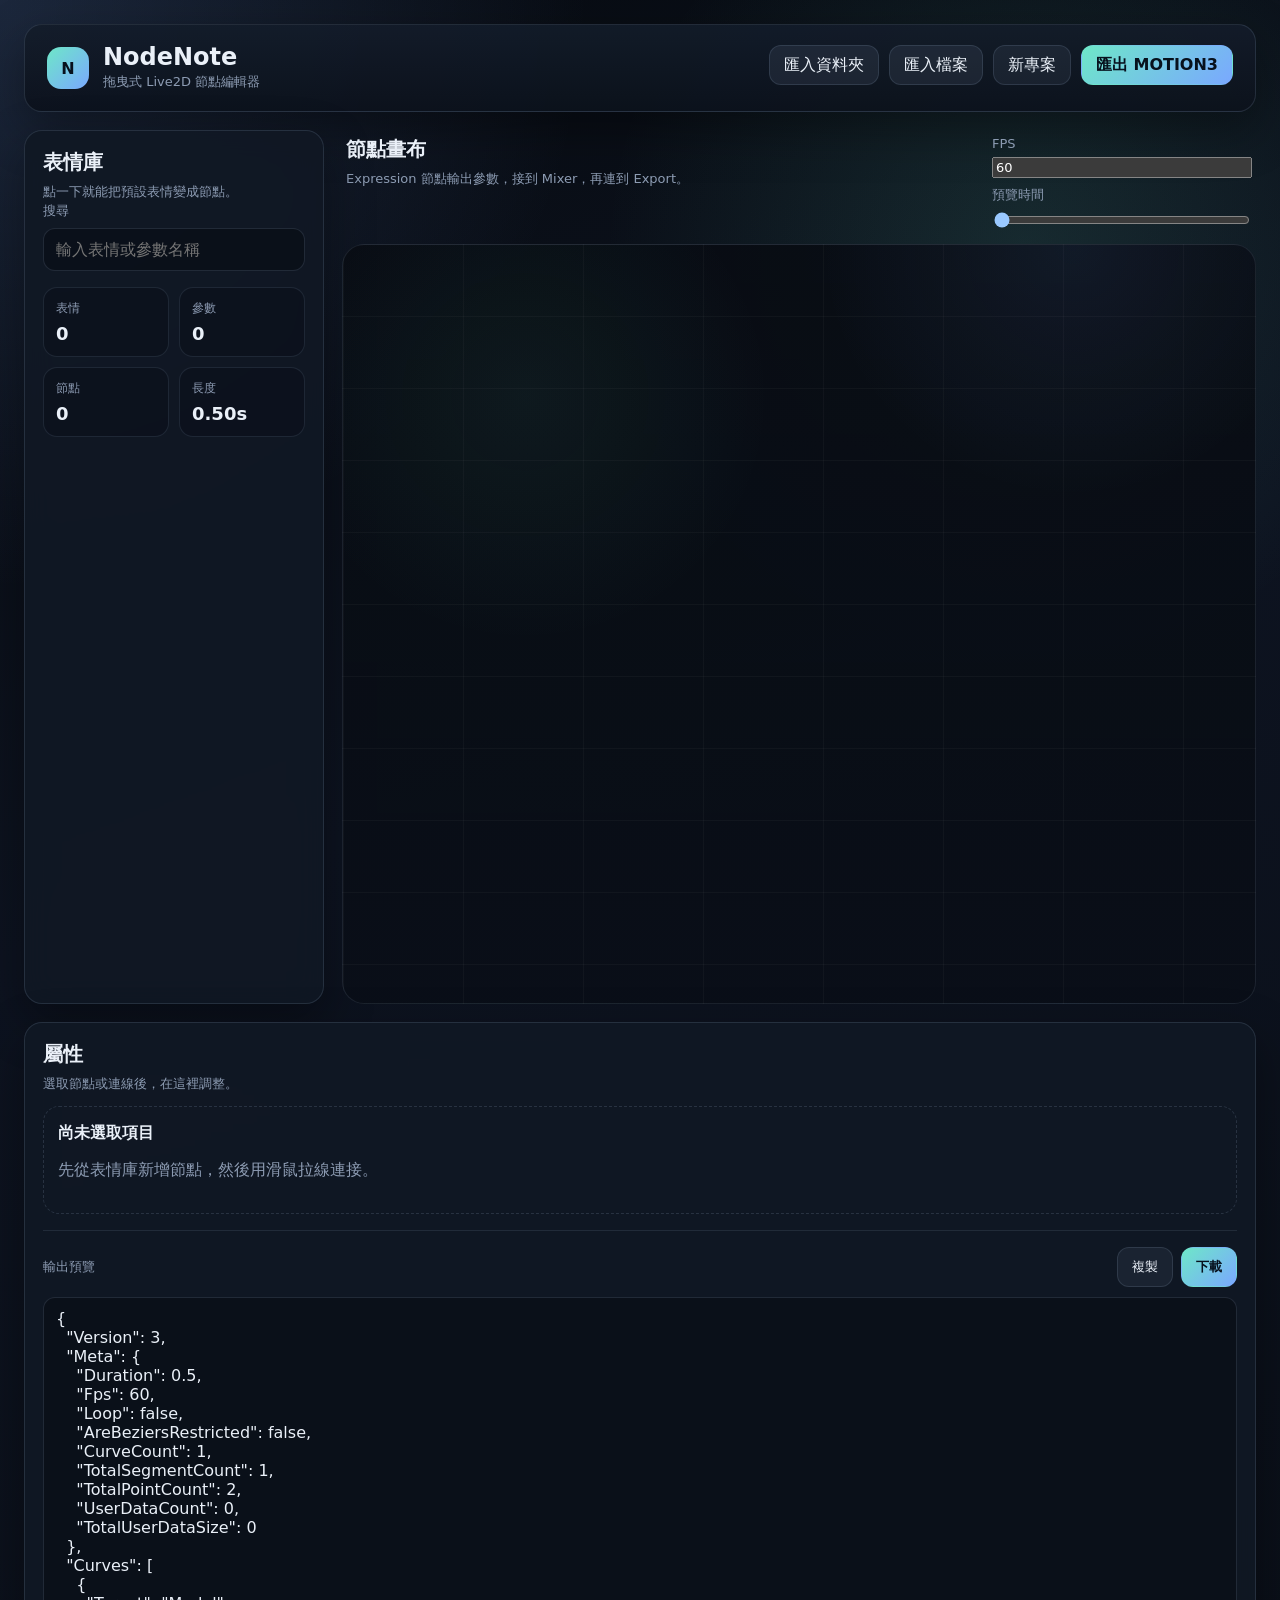
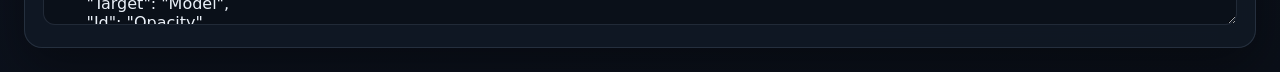
==== system/NodeNote/index.html @ bf055f20 "Convert NodeNote to normal tracked files" ====
<!DOCTYPE html>
<html lang="zh-Hant">
<head>
  <meta charset="UTF-8" />
  <meta name="viewport" content="width=device-width, initial-scale=1.0" />
  <title>NodeNote</title>
  <meta name="description" content="拖曳式節點編輯器，用 expressions 生成並匯出 Live2D MOTION3。" />
  <link rel="stylesheet" href="css/style.css" />
</head>
<body>
  <div class="app-shell">
    <header class="topbar">
      <div class="brand">
        <div class="brand-mark">N</div>
        <div>
          <div class="brand-title">NodeNote</div>
          <div class="brand-subtitle">拖曳式 Live2D 節點編輯器</div>
        </div>
      </div>
      <div class="toolbar">
        <label class="pill">
          匯入資料夾
          <input id="folderInput" type="file" webkitdirectory multiple hidden />
        </label>
        <label class="pill">
          匯入檔案
          <input id="fileInput" type="file" multiple hidden accept=".json,.exp3.json,.motion3.json" />
        </label>
        <button id="btnReset" class="pill ghost" type="button">新專案</button>
        <button id="btnExport" class="pill primary" type="button">匯出 MOTION3</button>
      </div>
    </header>

    <main class="layout">
      <aside class="panel sidebar">
        <div class="panel-head">
          <h2>表情庫</h2>
          <p>點一下就能把預設表情變成節點。</p>
        </div>
        <label class="search">
          <span>搜尋</span>
          <input id="searchInput" type="search" placeholder="輸入表情或參數名稱" />
        </label>
        <div class="stats">
          <div><span>表情</span><strong id="exprCount">0</strong></div>
          <div><span>參數</span><strong id="paramCount">0</strong></div>
          <div><span>節點</span><strong id="nodeCount">0</strong></div>
          <div><span>長度</span><strong id="durationLabel">0.00s</strong></div>
        </div>
        <div id="libraryList" class="library"></div>
      </aside>

      <section class="workspace">
        <div class="canvas-head">
          <div>
            <h2>節點畫布</h2>
            <p>Expression 節點輸出參數，接到 Mixer，再連到 Export。</p>
          </div>
          <div class="canvas-tools">
            <label>
              FPS
              <input id="fpsInput" type="number" min="1" max="120" step="1" value="60" />
            </label>
            <label>
              預覽時間
              <input id="timeInput" type="range" min="0" max="10" step="0.01" value="0" />
            </label>
          </div>
        </div>
        <div id="graph" class="graph">
          <svg id="wires" class="wires" aria-hidden="true"></svg>
          <div id="nodeLayer" class="node-layer"></div>
          <div id="ghostWire" class="ghost-wire hidden"></div>
        </div>
      </section>

      <aside class="panel inspector">
        <div class="panel-head">
          <h2>屬性</h2>
          <p>選取節點或連線後，在這裡調整。</p>
        </div>
        <div id="emptyInspector" class="empty-state">
          <strong>尚未選取項目</strong>
          <p>先從表情庫新增節點，然後用滑鼠拉線連接。</p>
        </div>
        <div id="nodeInspector" class="inspector-body hidden">
          <div class="field">
            <span>類型</span>
            <input id="nodeType" type="text" disabled />
          </div>
          <div class="field">
            <span>名稱</span>
            <input id="nodeName" type="text" />
          </div>
          <div class="row">
            <label class="field">
              <span>開始(s)</span>
              <input id="nodeStart" type="number" step="0.01" min="0" />
            </label>
            <label class="field">
              <span>持續(s)</span>
              <input id="nodeDuration" type="number" step="0.01" min="0.01" />
            </label>
          </div>
          <div class="row">
            <label class="field">
              <span>權重</span>
              <input id="nodeStrength" type="number" step="0.05" />
            </label>
            <label class="field">
              <span>啟用</span>
              <select id="nodeEnabled">
                <option value="true">是</option>
                <option value="false">否</option>
              </select>
            </label>
          </div>
          <div class="row">
            <label class="field">
              <span>淡入(s)</span>
              <input id="nodeFadeIn" type="number" step="0.01" min="0" />
            </label>
            <label class="field">
              <span>淡出(s)</span>
              <input id="nodeFadeOut" type="number" step="0.01" min="0" />
            </label>
          </div>
          <div id="presetWrap" class="field">
            <span>表情預設</span>
            <select id="presetSelect"></select>
          </div>
          <div class="row">
            <button id="addInputBtn" class="pill ghost" type="button">新增輸入孔</button>
            <button id="dupNodeBtn" class="pill ghost" type="button">複製</button>
          </div>
          <div class="row">
            <button id="deleteNodeBtn" class="pill danger" type="button">刪除節點</button>
            <button id="focusNodeBtn" class="pill ghost" type="button">置中</button>
          </div>
        </div>

        <div id="edgeInspector" class="inspector-body hidden">
          <div class="field">
            <span>連線</span>
            <input id="edgeLabel" type="text" value="connection" />
          </div>
          <button id="deleteEdgeBtn" class="pill danger" type="button">刪除連線</button>
        </div>

        <div class="preview">
          <div class="preview-head">
            <span>輸出預覽</span>
            <div class="preview-actions">
              <button id="copyJsonBtn" class="mini-btn" type="button">複製</button>
              <button id="downloadJsonBtn" class="mini-btn primary" type="button">下載</button>
            </div>
          </div>
          <textarea id="jsonPreview" readonly rows="16"></textarea>
        </div>
      </aside>
    </main>
  </div>

  <template id="libraryTemplate">
    <article class="card">
      <div class="card-top">
        <div>
          <strong class="card-title"></strong>
          <span class="card-meta"></span>
        </div>
        <button class="mini-btn add-btn" type="button">新增節點</button>
      </div>
      <p class="card-desc"></p>
      <div class="chips"></div>
    </article>
  </template>

  <script src="js/app.js"></script>
</body>
</html>
---- system/NodeNote/css/style.css ----
:root {
  color-scheme: dark;
  --bg: #0a0f17;
  --panel: rgba(17, 24, 36, 0.92);
  --panel-strong: rgba(22, 31, 46, 0.96);
  --line: rgba(140, 160, 190, 0.18);
  --text: #eaf0f8;
  --muted: #8d9cb3;
  --accent: #6ee7c8;
  --accent-2: #7aa8ff;
  --danger: #ff7a92;
  --shadow: 0 18px 48px rgba(0, 0, 0, 0.35);
  --radius: 18px;
}

* { box-sizing: border-box; }
html, body { margin: 0; min-height: 100%; }
body {
  background:
    radial-gradient(circle at top left, rgba(122, 168, 255, 0.18), transparent 28%),
    radial-gradient(circle at 80% 15%, rgba(110, 231, 200, 0.12), transparent 24%),
    linear-gradient(160deg, #070b11 0%, #0d1320 45%, #0a0f18 100%);
  color: var(--text);
  font-family: "Segoe UI", "PingFang TC", "Microsoft JhengHei", system-ui, sans-serif;
}

button, input, select, textarea { font: inherit; }
textarea { resize: vertical; }

.app-shell {
  max-width: 1760px;
  margin: 0 auto;
  padding: 24px;
}

.topbar {
  display: flex;
  justify-content: space-between;
  gap: 16px;
  align-items: flex-start;
  padding: 20px 22px;
  border: 1px solid var(--line);
  border-radius: var(--radius);
  background: linear-gradient(180deg, rgba(19, 28, 42, 0.92), rgba(12, 18, 28, 0.92));
  box-shadow: var(--shadow);
}

.brand {
  display: flex;
  align-items: center;
  gap: 14px;
}

.brand-mark {
  width: 42px;
  height: 42px;
  border-radius: 14px;
  display: grid;
  place-items: center;
  background: linear-gradient(135deg, var(--accent), var(--accent-2));
  color: #07111d;
  font-weight: 800;
}

.brand-title {
  font-size: 24px;
  font-weight: 800;
  line-height: 1;
}

.brand-subtitle {
  margin-top: 4px;
  color: var(--muted);
  font-size: 13px;
}

.toolbar {
  display: flex;
  gap: 10px;
  flex-wrap: wrap;
  justify-content: flex-end;
}

.pill,
.mini-btn {
  display: inline-flex;
  align-items: center;
  justify-content: center;
  gap: 8px;
  min-height: 40px;
  padding: 0 14px;
  border-radius: 12px;
  border: 1px solid rgba(140, 160, 190, 0.18);
  background: rgba(128, 147, 176, 0.12);
  color: var(--text);
  cursor: pointer;
  text-decoration: none;
}

.pill.primary, .mini-btn.primary {
  color: #07111d;
  font-weight: 700;
  border-color: transparent;
  background: linear-gradient(135deg, var(--accent), var(--accent-2));
}

.pill.ghost, .mini-btn {
  background: rgba(128, 147, 176, 0.1);
}

.pill.danger {
  color: #ffb8c5;
  border-color: rgba(255, 122, 146, 0.24);
  background: rgba(255, 122, 146, 0.12);
}

.layout {
  display: grid;
  grid-template-columns: 320px minmax(0, 1fr) 360px;
  gap: 18px;
  margin-top: 18px;
}

.panel {
  background: var(--panel);
  border: 1px solid var(--line);
  border-radius: var(--radius);
  box-shadow: var(--shadow);
  backdrop-filter: blur(14px);
}

.sidebar, .inspector {
  padding: 18px;
}

.panel-head h2, .canvas-head h2 {
  margin: 0;
  font-size: 20px;
}

.panel-head p, .canvas-head p {
  margin: 6px 0 0;
  color: var(--muted);
  font-size: 13px;
  line-height: 1.55;
}

.search, .field {
  display: grid;
  gap: 8px;
}

.search span, .field span {
  color: var(--muted);
  font-size: 13px;
}

.search input, .field input, .field select, textarea {
  width: 100%;
  padding: 11px 12px;
  border: 1px solid rgba(140, 160, 190, 0.18);
  border-radius: 12px;
  background: rgba(10, 15, 24, 0.76);
  color: var(--text);
  outline: none;
}

.search input:focus, .field input:focus, .field select:focus, textarea:focus {
  border-color: rgba(110, 231, 200, 0.5);
  box-shadow: 0 0 0 3px rgba(110, 231, 200, 0.09);
}

.stats {
  display: grid;
  grid-template-columns: repeat(2, minmax(0, 1fr));
  gap: 10px;
  margin: 16px 0;
}

.stats > div {
  padding: 12px;
  border-radius: 14px;
  border: 1px solid rgba(140, 160, 190, 0.15);
  background: rgba(10, 15, 24, 0.46);
}

.stats span {
  display: block;
  color: var(--muted);
  font-size: 12px;
}

.stats strong {
  display: block;
  margin-top: 6px;
  font-size: 18px;
}

.library {
  display: grid;
  gap: 12px;
  max-height: calc(100vh - 320px);
  overflow: auto;
  padding-right: 2px;
}

.card {
  padding: 14px;
  border-radius: 16px;
  border: 1px solid rgba(140, 160, 190, 0.16);
  background: linear-gradient(180deg, rgba(21, 30, 45, 0.9), rgba(13, 19, 29, 0.96));
}

.card-top {
  display: flex;
  justify-content: space-between;
  gap: 10px;
  align-items: flex-start;
}

.card-title {
  display: block;
  font-size: 15px;
}

.card-meta {
  display: block;
  margin-top: 2px;
  color: var(--muted);
  font-size: 12px;
}

.card-desc {
  margin-top: 10px;
  color: #d2dce8;
  font-size: 13px;
  line-height: 1.55;
}

.chips {
  display: flex;
  flex-wrap: wrap;
  gap: 6px;
  margin-top: 10px;
}

.chip {
  padding: 5px 8px;
  border-radius: 999px;
  background: rgba(122, 168, 255, 0.12);
  color: #d4e4ff;
  font-size: 12px;
}

.workspace {
  display: grid;
  grid-template-rows: auto minmax(0, 1fr);
  min-width: 0;
}

.canvas-head {
  display: flex;
  justify-content: space-between;
  gap: 16px;
  align-items: flex-start;
  padding: 6px 4px 0;
}

.canvas-tools {
  display: flex;
  flex-direction: column;
  gap: 8px;
  min-width: 260px;
  color: var(--muted);
  font-size: 13px;
}

.canvas-tools label {
  display: grid;
  gap: 6px;
}

.graph {
  position: relative;
  min-height: 760px;
  margin-top: 14px;
  border-radius: 22px;
  border: 1px solid rgba(140, 160, 190, 0.14);
  overflow: hidden;
  background:
    linear-gradient(0deg, rgba(255,255,255,0.03) 1px, transparent 1px) 0 0 / 100% 72px,
    linear-gradient(90deg, rgba(255,255,255,0.03) 1px, transparent 1px) 0 0 / 120px 100%,
    radial-gradient(circle at 20% 20%, rgba(110, 231, 200, 0.06), transparent 26%),
    radial-gradient(circle at 80% 0%, rgba(122, 168, 255, 0.08), transparent 24%),
    linear-gradient(180deg, rgba(8, 12, 19, 0.92), rgba(10, 15, 24, 0.96));
}

.wires {
  position: absolute;
  inset: 0;
  width: 100%;
  height: 100%;
  pointer-events: none;
}

.wire {
  fill: none;
  stroke: rgba(122, 168, 255, 0.8);
  stroke-width: 3;
}

.wire.selected {
  stroke: rgba(110, 231, 200, 0.95);
}

.wire-ghost {
  stroke: rgba(110, 231, 200, 0.65);
  stroke-dasharray: 6 6;
}

.node-layer {
  position: absolute;
  inset: 0;
}

.node {
  position: absolute;
  width: 270px;
  border-radius: 18px;
  border: 1px solid rgba(140, 160, 190, 0.15);
  background: rgba(20, 29, 43, 0.94);
  box-shadow: 0 14px 30px rgba(0, 0, 0, 0.28);
  user-select: none;
}

.node.selected {
  border-color: rgba(110, 231, 200, 0.72);
  box-shadow: 0 0 0 1px rgba(110, 231, 200, 0.24), 0 14px 30px rgba(0, 0, 0, 0.28);
}

.node-head {
  display: flex;
  justify-content: space-between;
  gap: 10px;
  align-items: center;
  padding: 12px 12px 10px;
  cursor: grab;
  background: linear-gradient(135deg, rgba(122, 168, 255, 0.12), rgba(110, 231, 200, 0.1));
}

.node-head:active { cursor: grabbing; }

.node-kind {
  display: inline-flex;
  padding: 5px 8px;
  border-radius: 999px;
  background: rgba(122, 168, 255, 0.12);
  color: #d4e4ff;
  font-size: 12px;
  font-weight: 700;
}

.node-title {
  margin-top: 3px;
  font-size: 14px;
  font-weight: 700;
}

.node-subtitle {
  color: var(--muted);
  font-size: 12px;
  margin-top: 2px;
}

.node-body {
  display: grid;
  gap: 10px;
  padding: 12px;
}

.node-note {
  color: #dce6f2;
  font-size: 13px;
  line-height: 1.45;
}

.socket-list {
  display: grid;
  gap: 8px;
}

.socket-row {
  display: flex;
  align-items: center;
  justify-content: space-between;
  gap: 10px;
  min-height: 28px;
  color: #dce6f2;
  font-size: 12px;
}

.socket-row.left { justify-content: flex-start; }
.socket-row.right { justify-content: flex-end; }

.socket {
  width: 14px;
  height: 14px;
  border: 0;
  border-radius: 999px;
  background: #cfe0ff;
  box-shadow: 0 0 0 3px rgba(122, 168, 255, 0.12);
  cursor: crosshair;
  padding: 0;
}

.socket.input { background: var(--accent); }
.socket.output { background: var(--accent-2); }
.socket:hover { transform: scale(1.1); }

.field {
  display: grid;
  gap: 8px;
}

.row {
  display: grid;
  grid-template-columns: repeat(2, minmax(0, 1fr));
  gap: 10px;
}

.inspector-body {
  display: grid;
  gap: 12px;
  padding-top: 12px;
}

.empty-state {
  padding: 16px 14px;
  margin-top: 12px;
  border-radius: 16px;
  border: 1px dashed rgba(140, 160, 190, 0.2);
  color: var(--muted);
}

.empty-state strong {
  display: block;
  color: var(--text);
  margin-bottom: 6px;
}

.preview {
  margin-top: 16px;
  padding-top: 16px;
  border-top: 1px solid rgba(140, 160, 190, 0.14);
}

.preview-head {
  display: flex;
  justify-content: space-between;
  align-items: center;
  gap: 10px;
  margin-bottom: 10px;
  color: var(--muted);
  font-size: 13px;
}

.preview-actions {
  display: flex;
  gap: 8px;
}

.hidden { display: none !important; }

@media (max-width: 1360px) {
  .layout {
    grid-template-columns: 300px minmax(0, 1fr);
  }

  .inspector {
    grid-column: 1 / -1;
  }
}

@media (max-width: 980px) {
  .layout {
    grid-template-columns: 1fr;
  }

  .topbar {
    flex-direction: column;
  }

  .toolbar {
    justify-content: flex-start;
  }

  .canvas-head, .topbar {
    align-items: flex-start;
  }

  .canvas-tools {
    min-width: 0;
  }
}
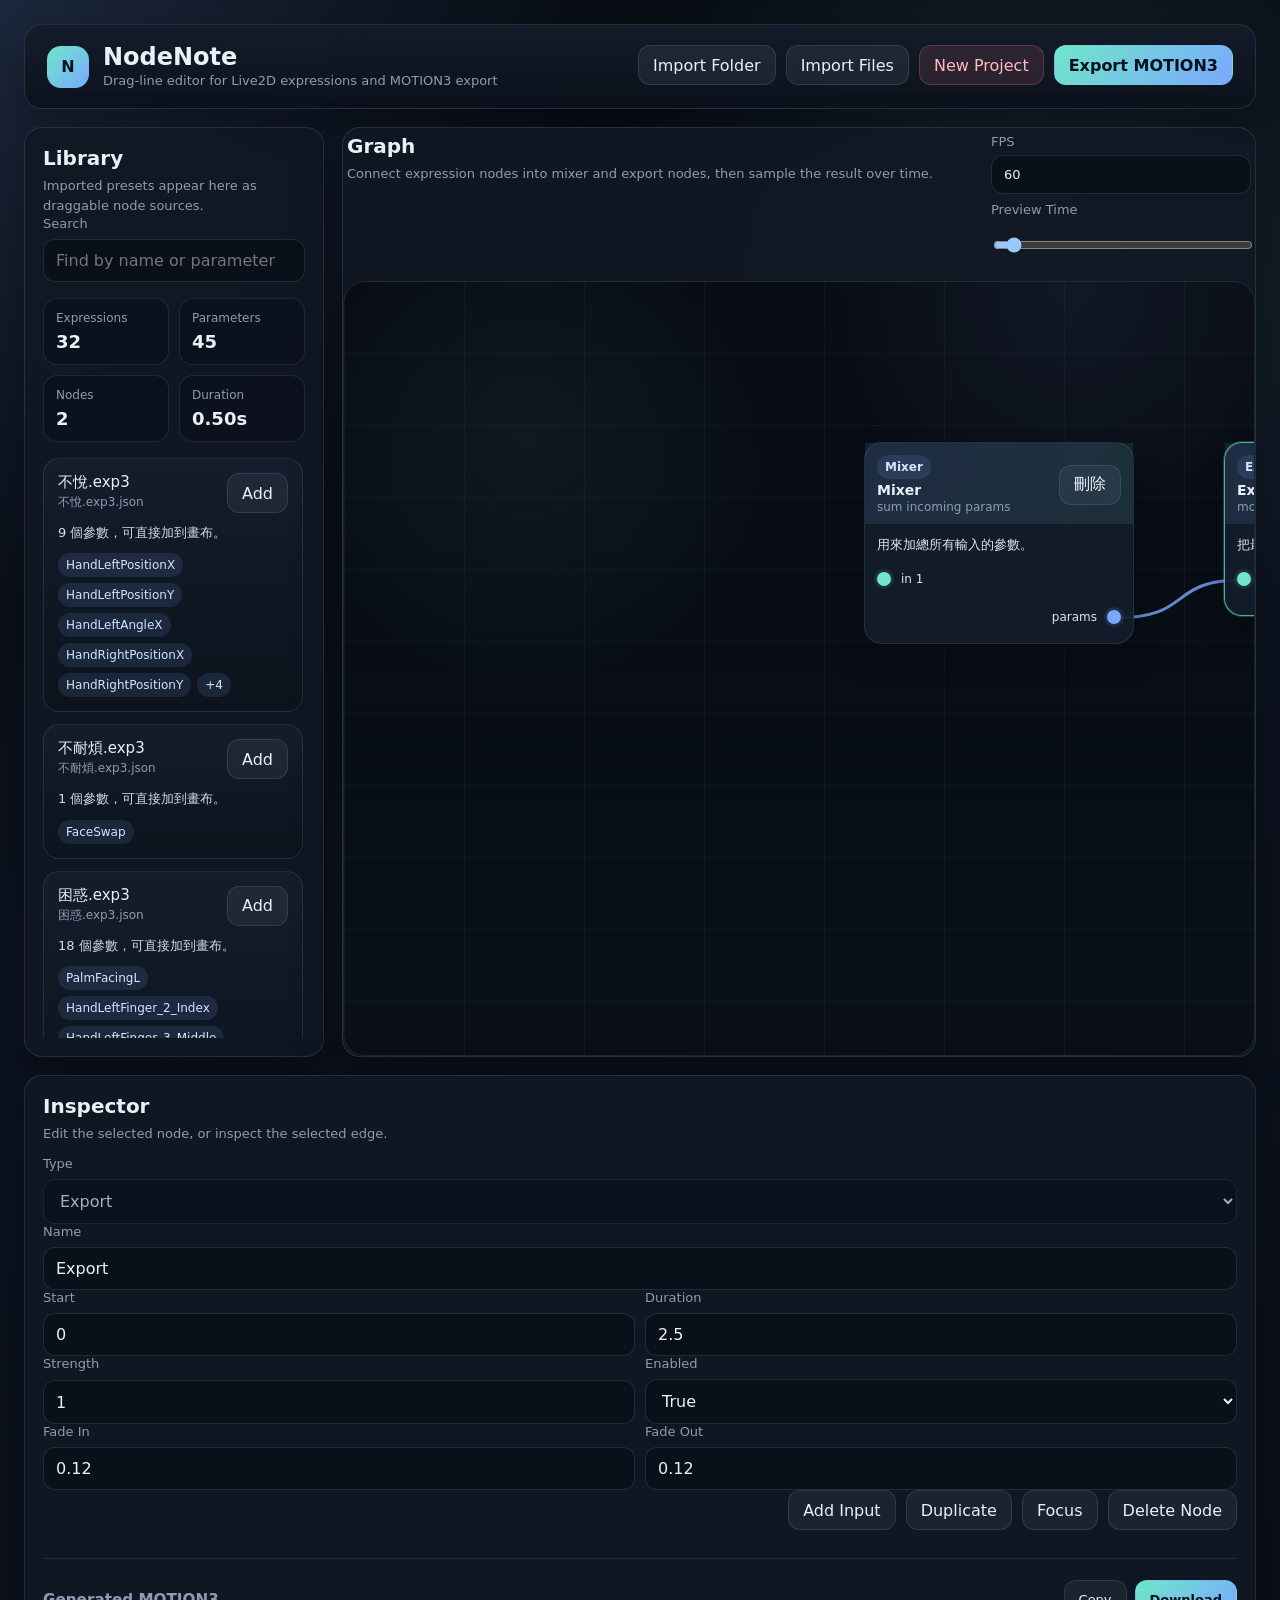
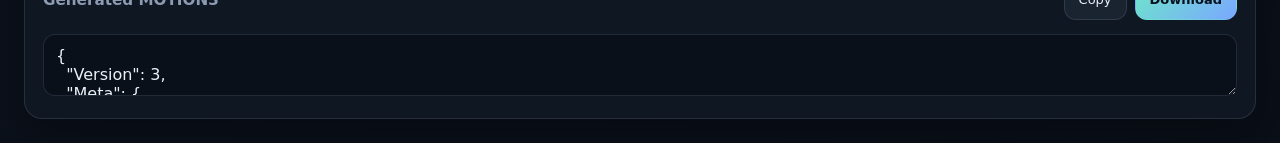
==== commit 39c0e71d: "Fix NodeNote landing page" ====
--- a/system/NodeNote/index.html
+++ b/system/NodeNote/index.html
@@ -1,180 +1,205 @@
-<!DOCTYPE html>
-<html lang="zh-Hant">
-<head>
-  <meta charset="UTF-8" />
-  <meta name="viewport" content="width=device-width, initial-scale=1.0" />
-  <title>NodeNote</title>
-  <meta name="description" content="拖曳式節點編輯器，用 expressions 生成並匯出 Live2D MOTION3。" />
-  <link rel="stylesheet" href="css/style.css" />
-</head>
-<body>
-  <div class="app-shell">
-    <header class="topbar">
-      <div class="brand">
-        <div class="brand-mark">N</div>
-        <div>
-          <div class="brand-title">NodeNote</div>
-          <div class="brand-subtitle">拖曳式 Live2D 節點編輯器</div>
+<!doctype html>
+<html lang="en">
+  <head>
+    <meta charset="utf-8" />
+    <meta name="viewport" content="width=device-width, initial-scale=1" />
+    <meta
+      name="description"
+      content="NodeNote is a drag-line node editor for Live2D expression presets and MOTION3 export."
+    />
+    <title>NodeNote</title>
+    <link rel="stylesheet" href="css/style.css" />
+  </head>
+  <body>
+    <div class="app-shell">
+      <header class="topbar">
+        <div class="brand">
+          <div class="brand-mark">N</div>
+          <div>
+            <div class="brand-title">NodeNote</div>
+            <div class="brand-subtitle">Drag-line editor for Live2D expressions and MOTION3 export</div>
+          </div>
         </div>
-      </div>
-      <div class="toolbar">
-        <label class="pill">
-          匯入資料夾
-          <input id="folderInput" type="file" webkitdirectory multiple hidden />
-        </label>
-        <label class="pill">
-          匯入檔案
-          <input id="fileInput" type="file" multiple hidden accept=".json,.exp3.json,.motion3.json" />
-        </label>
-        <button id="btnReset" class="pill ghost" type="button">新專案</button>
-        <button id="btnExport" class="pill primary" type="button">匯出 MOTION3</button>
-      </div>
-    </header>
-
-    <main class="layout">
-      <aside class="panel sidebar">
-        <div class="panel-head">
-          <h2>表情庫</h2>
-          <p>點一下就能把預設表情變成節點。</p>
+
+        <div class="toolbar">
+          <label class="pill" for="folderInput" title="Import a folder of .exp3.json files">
+            Import Folder
+          </label>
+          <input id="folderInput" class="hidden" type="file" webkitdirectory multiple />
+
+          <label class="pill" for="fileInput" title="Import one or more .exp3.json files">
+            Import Files
+          </label>
+          <input id="fileInput" class="hidden" type="file" accept=".json,.exp3.json,application/json" multiple />
+
+          <button id="btnReset" class="pill danger" type="button">New Project</button>
+          <button id="btnExport" class="pill primary" type="button">Export MOTION3</button>
         </div>
-        <label class="search">
-          <span>搜尋</span>
-          <input id="searchInput" type="search" placeholder="輸入表情或參數名稱" />
-        </label>
-        <div class="stats">
-          <div><span>表情</span><strong id="exprCount">0</strong></div>
-          <div><span>參數</span><strong id="paramCount">0</strong></div>
-          <div><span>節點</span><strong id="nodeCount">0</strong></div>
-          <div><span>長度</span><strong id="durationLabel">0.00s</strong></div>
+      </header>
+
+      <main class="layout">
+        <aside class="panel sidebar">
+          <div class="panel-head">
+            <h2>Library</h2>
+            <p>Imported presets appear here as draggable node sources.</p>
+          </div>
+
+          <label class="search" for="searchInput">
+            <span>Search</span>
+            <input id="searchInput" type="search" placeholder="Find by name or parameter" />
+          </label>
+
+          <div class="stats">
+            <div><span>Expressions</span><strong id="exprCount">0</strong></div>
+            <div><span>Parameters</span><strong id="paramCount">0</strong></div>
+            <div><span>Nodes</span><strong id="nodeCount">0</strong></div>
+            <div><span>Duration</span><strong id="durationLabel">0.00s</strong></div>
+          </div>
+
+          <div id="libraryList" class="library" aria-live="polite"></div>
+        </aside>
+
+        <section class="panel workspace">
+          <div class="canvas-head">
+            <div>
+              <h2>Graph</h2>
+              <p>Connect expression nodes into mixer and export nodes, then sample the result over time.</p>
+            </div>
+
+            <div class="canvas-tools">
+              <label class="field" for="fpsInput">
+                <span>FPS</span>
+                <input id="fpsInput" type="number" min="1" max="120" step="1" value="60" />
+              </label>
+              <label class="field" for="timeInput">
+                <span>Preview Time</span>
+                <input id="timeInput" type="range" min="0" max="10" step="0.01" value="0" />
+              </label>
+            </div>
+          </div>
+
+          <div id="graph" class="graph" aria-label="Node graph workspace">
+            <svg id="wires" class="wires" aria-hidden="true"></svg>
+            <div id="nodeLayer" class="node-layer"></div>
+            <svg class="wires wire-ghost-layer" aria-hidden="true">
+              <path id="ghostWire" class="wire wire-ghost hidden"></path>
+            </svg>
+          </div>
+        </section>
+
+        <aside class="panel inspector">
+          <div class="panel-head">
+            <h2>Inspector</h2>
+            <p>Edit the selected node, or inspect the selected edge.</p>
+          </div>
+
+          <div class="inspector-body">
+            <section id="emptyInspector" class="empty-state">
+              <strong>No selection</strong>
+              <p>Click a node or an edge to edit its details.</p>
+            </section>
+
+            <section id="nodeInspector" class="hidden">
+              <div class="field">
+                <span>Type</span>
+                <select id="nodeType" disabled>
+                  <option value="expression">Expression</option>
+                  <option value="mixer">Mixer</option>
+                  <option value="export">Export</option>
+                </select>
+              </div>
+
+              <label class="field" for="nodeName">
+                <span>Name</span>
+                <input id="nodeName" type="text" placeholder="Node name" />
+              </label>
+
+              <div class="row">
+                <label class="field" for="nodeStart">
+                  <span>Start</span>
+                  <input id="nodeStart" type="number" step="0.01" min="0" />
+                </label>
+                <label class="field" for="nodeDuration">
+                  <span>Duration</span>
+                  <input id="nodeDuration" type="number" step="0.01" min="0.01" />
+                </label>
+              </div>
+
+              <div class="row">
+                <label class="field" for="nodeStrength">
+                  <span>Strength</span>
+                  <input id="nodeStrength" type="number" step="0.01" />
+                </label>
+                <label class="field" for="nodeEnabled">
+                  <span>Enabled</span>
+                  <select id="nodeEnabled">
+                    <option value="true">True</option>
+                    <option value="false">False</option>
+                  </select>
+                </label>
+              </div>
+
+              <div class="row">
+                <label class="field" for="nodeFadeIn">
+                  <span>Fade In</span>
+                  <input id="nodeFadeIn" type="number" step="0.01" min="0" />
+                </label>
+                <label class="field" for="nodeFadeOut">
+                  <span>Fade Out</span>
+                  <input id="nodeFadeOut" type="number" step="0.01" min="0" />
+                </label>
+              </div>
+
+              <div id="presetWrap" class="field">
+                <span>Preset</span>
+                <select id="presetSelect"></select>
+              </div>
+
+              <div class="toolbar">
+                <button id="addInputBtn" class="mini-btn" type="button">Add Input</button>
+                <button id="dupNodeBtn" class="mini-btn" type="button">Duplicate</button>
+                <button id="focusNodeBtn" class="mini-btn" type="button">Focus</button>
+                <button id="deleteNodeBtn" class="mini-btn danger" type="button">Delete Node</button>
+              </div>
+            </section>
+
+            <section id="edgeInspector" class="hidden">
+              <div class="field">
+                <span>Edge Label</span>
+                <input id="edgeLabel" type="text" placeholder="connection" />
+              </div>
+              <button id="deleteEdgeBtn" class="pill danger" type="button">Delete Edge</button>
+            </section>
+
+            <section class="preview">
+              <div class="preview-head">
+                <h3>Generated MOTION3</h3>
+                <div class="preview-actions">
+                  <button id="copyJsonBtn" class="mini-btn" type="button">Copy</button>
+                  <button id="downloadJsonBtn" class="mini-btn primary" type="button">Download</button>
+                </div>
+              </div>
+              <textarea id="jsonPreview" spellcheck="false" readonly></textarea>
+            </section>
+          </div>
+        </aside>
+      </main>
+    </div>
+
+    <template id="libraryTemplate">
+      <article class="card">
+        <div class="card-top">
+          <div>
+            <div class="card-title"></div>
+            <div class="card-meta"></div>
+          </div>
+          <button class="mini-btn add-btn" type="button">Add</button>
         </div>
-        <div id="libraryList" class="library"></div>
-      </aside>
-
-      <section class="workspace">
-        <div class="canvas-head">
-          <div>
-            <h2>節點畫布</h2>
-            <p>Expression 節點輸出參數，接到 Mixer，再連到 Export。</p>
-          </div>
-          <div class="canvas-tools">
-            <label>
-              FPS
-              <input id="fpsInput" type="number" min="1" max="120" step="1" value="60" />
-            </label>
-            <label>
-              預覽時間
-              <input id="timeInput" type="range" min="0" max="10" step="0.01" value="0" />
-            </label>
-          </div>
-        </div>
-        <div id="graph" class="graph">
-          <svg id="wires" class="wires" aria-hidden="true"></svg>
-          <div id="nodeLayer" class="node-layer"></div>
-          <div id="ghostWire" class="ghost-wire hidden"></div>
-        </div>
-      </section>
-
-      <aside class="panel inspector">
-        <div class="panel-head">
-          <h2>屬性</h2>
-          <p>選取節點或連線後，在這裡調整。</p>
-        </div>
-        <div id="emptyInspector" class="empty-state">
-          <strong>尚未選取項目</strong>
-          <p>先從表情庫新增節點，然後用滑鼠拉線連接。</p>
-        </div>
-        <div id="nodeInspector" class="inspector-body hidden">
-          <div class="field">
-            <span>類型</span>
-            <input id="nodeType" type="text" disabled />
-          </div>
-          <div class="field">
-            <span>名稱</span>
-            <input id="nodeName" type="text" />
-          </div>
-          <div class="row">
-            <label class="field">
-              <span>開始(s)</span>
-              <input id="nodeStart" type="number" step="0.01" min="0" />
-            </label>
-            <label class="field">
-              <span>持續(s)</span>
-              <input id="nodeDuration" type="number" step="0.01" min="0.01" />
-            </label>
-          </div>
-          <div class="row">
-            <label class="field">
-              <span>權重</span>
-              <input id="nodeStrength" type="number" step="0.05" />
-            </label>
-            <label class="field">
-              <span>啟用</span>
-              <select id="nodeEnabled">
-                <option value="true">是</option>
-                <option value="false">否</option>
-              </select>
-            </label>
-          </div>
-          <div class="row">
-            <label class="field">
-              <span>淡入(s)</span>
-              <input id="nodeFadeIn" type="number" step="0.01" min="0" />
-            </label>
-            <label class="field">
-              <span>淡出(s)</span>
-              <input id="nodeFadeOut" type="number" step="0.01" min="0" />
-            </label>
-          </div>
-          <div id="presetWrap" class="field">
-            <span>表情預設</span>
-            <select id="presetSelect"></select>
-          </div>
-          <div class="row">
-            <button id="addInputBtn" class="pill ghost" type="button">新增輸入孔</button>
-            <button id="dupNodeBtn" class="pill ghost" type="button">複製</button>
-          </div>
-          <div class="row">
-            <button id="deleteNodeBtn" class="pill danger" type="button">刪除節點</button>
-            <button id="focusNodeBtn" class="pill ghost" type="button">置中</button>
-          </div>
-        </div>
-
-        <div id="edgeInspector" class="inspector-body hidden">
-          <div class="field">
-            <span>連線</span>
-            <input id="edgeLabel" type="text" value="connection" />
-          </div>
-          <button id="deleteEdgeBtn" class="pill danger" type="button">刪除連線</button>
-        </div>
-
-        <div class="preview">
-          <div class="preview-head">
-            <span>輸出預覽</span>
-            <div class="preview-actions">
-              <button id="copyJsonBtn" class="mini-btn" type="button">複製</button>
-              <button id="downloadJsonBtn" class="mini-btn primary" type="button">下載</button>
-            </div>
-          </div>
-          <textarea id="jsonPreview" readonly rows="16"></textarea>
-        </div>
-      </aside>
-    </main>
-  </div>
-
-  <template id="libraryTemplate">
-    <article class="card">
-      <div class="card-top">
-        <div>
-          <strong class="card-title"></strong>
-          <span class="card-meta"></span>
-        </div>
-        <button class="mini-btn add-btn" type="button">新增節點</button>
-      </div>
-      <p class="card-desc"></p>
-      <div class="chips"></div>
-    </article>
-  </template>
-
-  <script src="js/app.js"></script>
-</body>
+        <div class="card-desc"></div>
+        <div class="chips"></div>
+      </article>
+    </template>
+
+    <script src="js/app.js"></script>
+  </body>
 </html>
